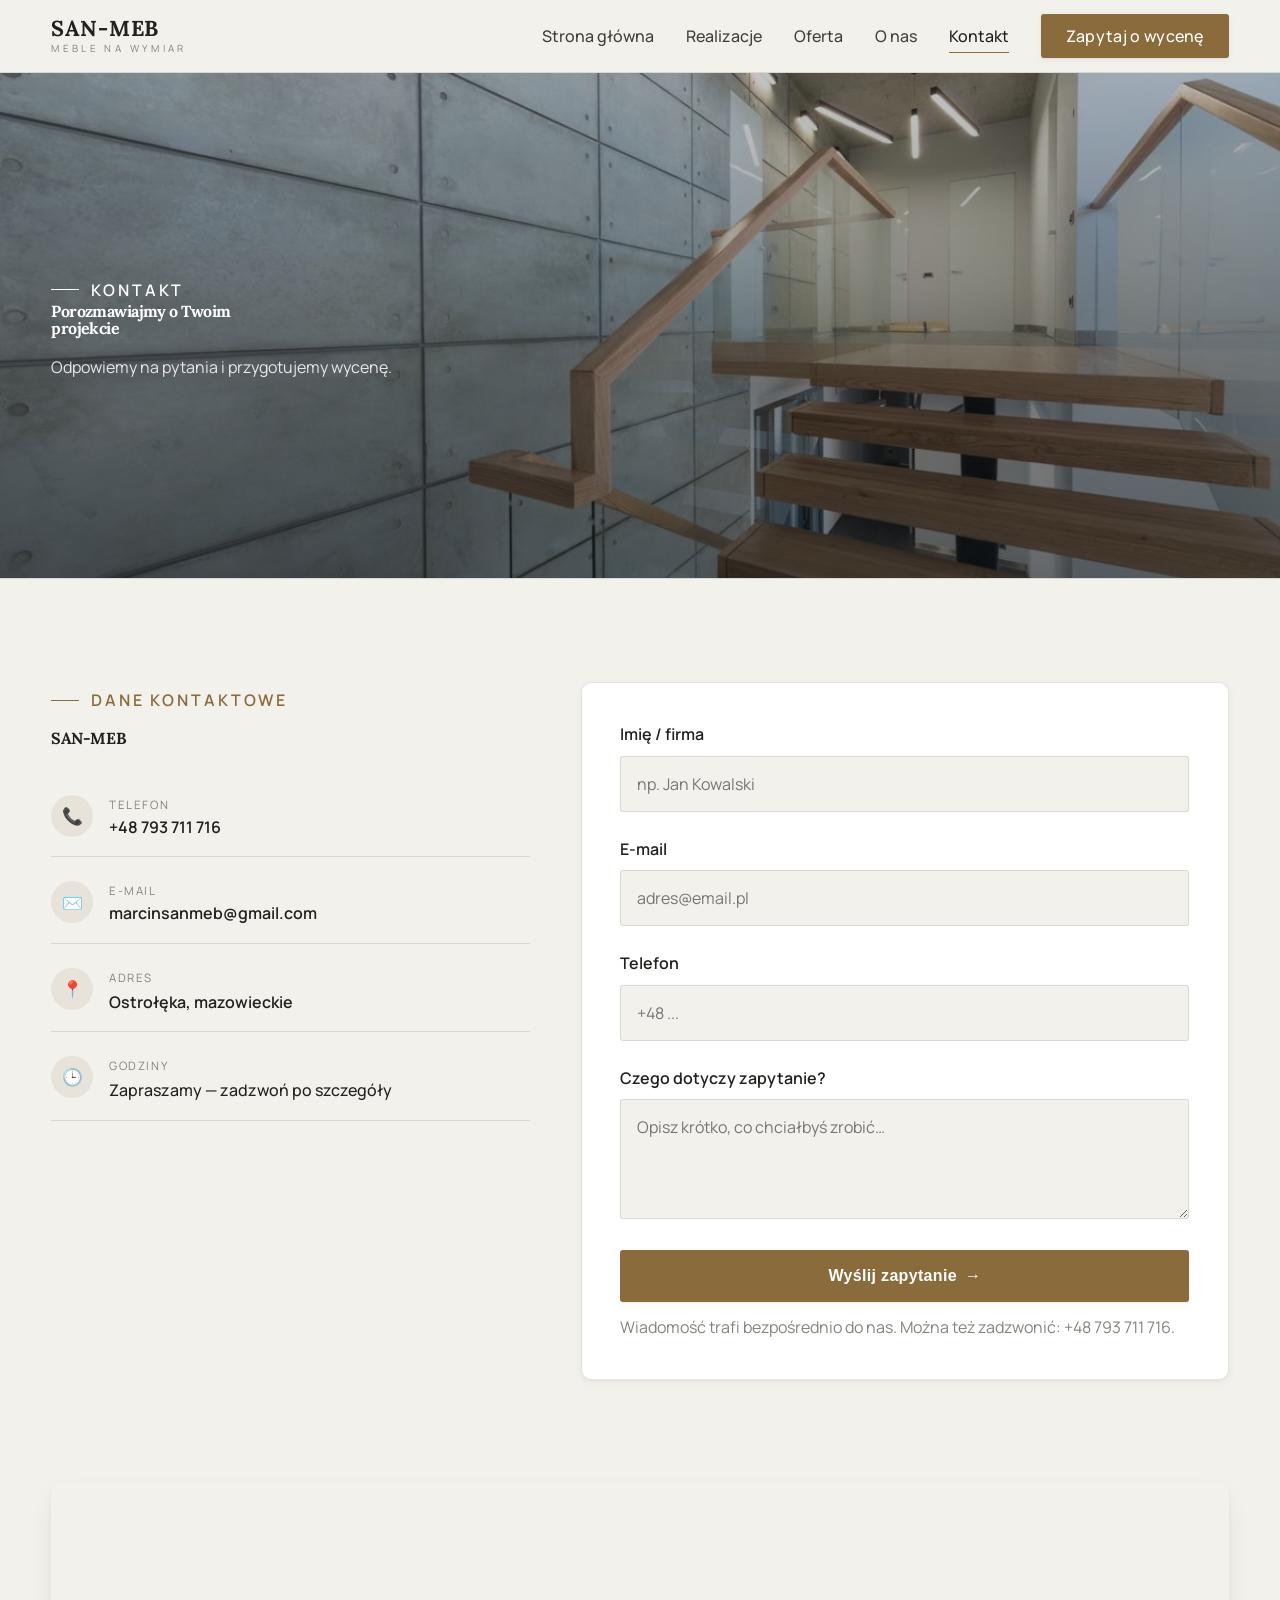
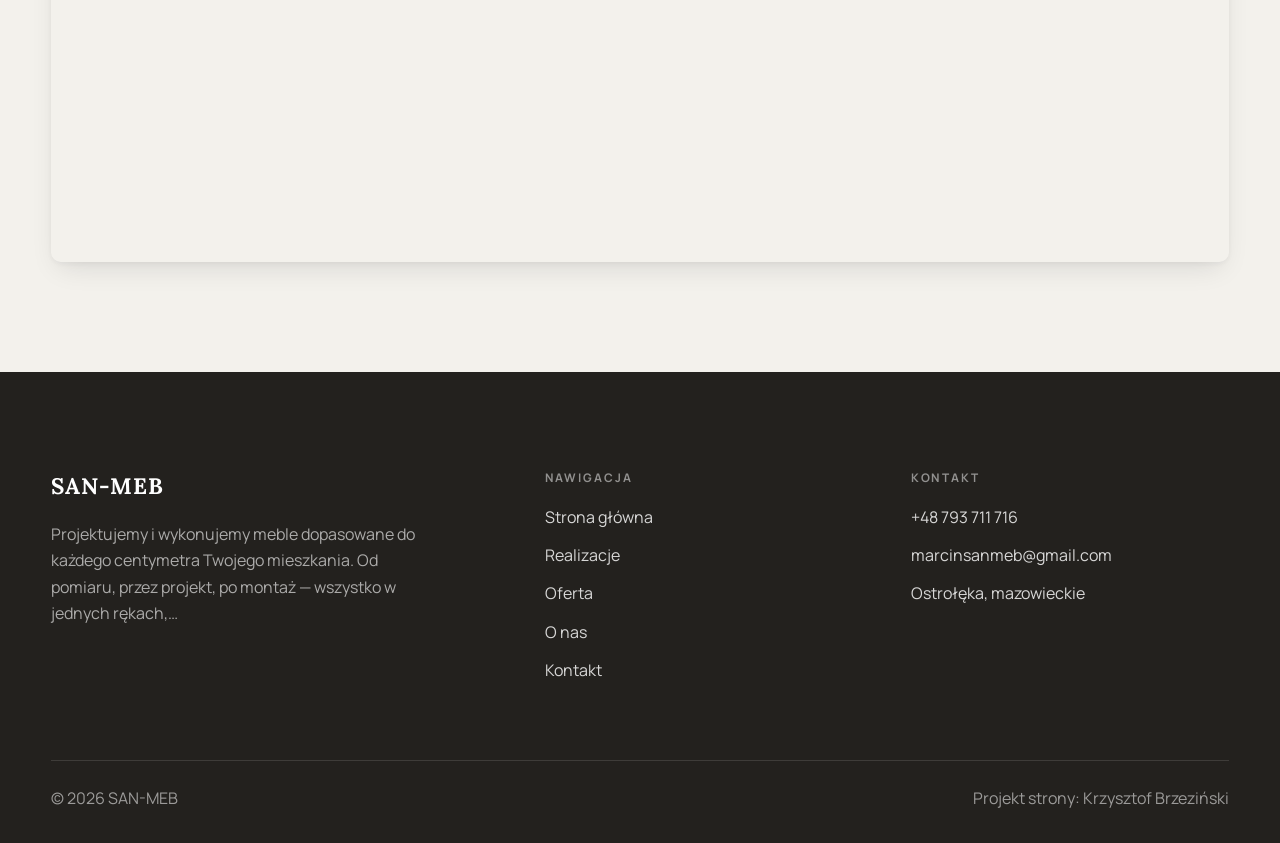
==== kontakt.html @ 85e11d32 "SAN-MEB Meble Na Wymiar — demo wielostronicowe premium (silnik --multi, wood)" ====
<!DOCTYPE html>
<html lang="pl">
<head>
<meta charset="UTF-8">
<meta name="viewport" content="width=device-width, initial-scale=1.0">
<title>Kontakt — SAN-MEB</title>
<meta name="description" content="Kontakt SAN-MEB — Ostrołęka, mazowieckie">
<link rel="preconnect" href="https://fonts.googleapis.com">
<link rel="preconnect" href="https://fonts.gstatic.com" crossorigin>
<link href="https://fonts.googleapis.com/css2?family=Lora:wght@500;600;700&family=Manrope:wght@400;500;600&display=swap" rel="stylesheet">
<link rel="stylesheet" href="assets/styles.css">
</head>
<body>

<header class="nav">
  <div class="wrap nav-inner">
    <a class="brand" href="index.html"><span class="name">SAN-MEB</span><span class="sub">Meble na wymiar</span></a>
    <nav class="nav-links">
      <a href="index.html">Strona główna</a>
      <a href="realizacje.html">Realizacje</a>
      <a href="oferta.html">Oferta</a>
      <a href="o-nas.html">O nas</a>
      <a href="kontakt.html" class="active">Kontakt</a>
      <a href="kontakt.html" class="btn btn-accent">Zapytaj o wycenę</a>
    </nav>
    <button class="nav-toggle" aria-label="Menu"><span></span><span></span><span></span></button>
  </div>
</header>

<section class="pagehead">
  <img src="img/g1.jpg" alt="SAN-MEB — Porozmawiajmy o Twoim projekcie">
  <div class="wrap">
    <span class="eyebrow">Kontakt</span>
    <h1>Porozmawiajmy o Twoim projekcie</h1>
    <p>Odpowiemy na pytania i przygotujemy wycenę.</p>
  </div>
</section>
<section>
  <div class="wrap contact-grid">
    <div class="reveal">
      <span class="eyebrow">Dane kontaktowe</span>
      <h2 style="margin:var(--space-4) 0 var(--space-6)">SAN-MEB</h2>
      <div class="info-list">
        <div class="info-row"><div class="ic">📞</div><div><div class="lbl">Telefon</div><a class="val" href="tel:+48793711716">+48 793 711 716</a></div></div>
        <div class="info-row"><div class="ic">✉️</div><div><div class="lbl">E-mail</div><a class="val" href="mailto:marcinsanmeb@gmail.com">marcinsanmeb@gmail.com</a></div></div>
        <div class="info-row"><div class="ic">📍</div><div><div class="lbl">Adres</div><div class="val">Ostrołęka, mazowieckie</div></div></div>
        <div class="info-row"><div class="ic">🕒</div><div><div class="lbl">Godziny</div><div class="val" style="font-weight:500">Zapraszamy — zadzwoń po szczegóły</div></div></div>
      </div>
    </div>
    <div class="reveal">
      <form class="form" action="https://formsubmit.co/marcinsanmeb@gmail.com" method="POST">
        <input type="hidden" name="_subject" value="Zapytanie ze strony SAN-MEB">
        <input type="hidden" name="_captcha" value="false">
        <input type="hidden" name="_template" value="table">
        <div class="fld"><label for="name">Imię / firma</label><input id="name" name="name" type="text" placeholder="np. Jan Kowalski" required></div>
        <div class="fld"><label for="email">E-mail</label><input id="email" name="email" type="email" placeholder="adres@email.pl" required></div>
        <div class="fld"><label for="phone">Telefon</label><input id="phone" name="phone" type="tel" placeholder="+48 ..."></div>
        <div class="fld"><label for="msg">Czego dotyczy zapytanie?</label><textarea id="msg" name="message" placeholder="Opisz krótko, co chciałbyś zrobić…" required></textarea></div>
        <button type="submit" class="btn btn-accent" style="width:100%;justify-content:center">Wyślij zapytanie <span class="arr">→</span></button>
        <p class="note">Wiadomość trafi bezpośrednio do nas. Można też zadzwonić: +48 793 711 716.</p>
      </form>
    </div>
  </div>
</section>
<section style="padding-top:0">
  <div class="wrap reveal">
    <iframe class="map" title="SAN-MEB — Ostrołęka" src="https://maps.google.com/maps?q=53.090785%2C21.604948&z=15&output=embed" loading="lazy" referrerpolicy="no-referrer-when-downgrade"></iframe>
  </div>
</section>

<footer>
  <div class="wrap">
    <div class="foot-grid">
      <div class="foot-brand">
        <div class="name">SAN-MEB</div>
        <p>Projektujemy i wykonujemy meble dopasowane do każdego centymetra Twojego mieszkania. Od pomiaru, przez projekt, po montaż — wszystko w jednych rękach,…</p>
      </div>
      <div class="foot-col">
        <h4>Nawigacja</h4>
        <a href="index.html">Strona główna</a>
        <a href="realizacje.html">Realizacje</a>
        <a href="oferta.html">Oferta</a>
        <a href="o-nas.html">O nas</a>
        <a href="kontakt.html">Kontakt</a>
      </div>
      <div class="foot-col">
        <h4>Kontakt</h4>
        <a href="tel:+48793711716">+48 793 711 716</a>
        <a href="mailto:marcinsanmeb@gmail.com">marcinsanmeb@gmail.com</a>
        <p>Ostrołęka, mazowieckie</p>
      </div>
    </div>
    <div class="foot-bot">
      <span>© 2026 SAN-MEB</span>
      <span>Projekt strony: Krzysztof Brzeziński</span>
    </div>
  </div>
</footer>

<script src="assets/main.js"></script>
</body>
</html>
---- assets/styles.css ----
/* ============================================================
   STOLBASZ — premium, architektoniczny B2B fit-out
   Jasna paleta, zero brązu. System wg premium-web-craft.
   Projekt strony: Krzysztof Brzeziński
   ============================================================ */

:root{
  /* PALETA — jasna, architektoniczna, chłodna */
  --paper:#F3F1EC;          /* główne tło */
  --paper-2:#E6E3DB;        /* sekcje alternatywne (chłodny jasny szary) */
  --paper-3:#E6E3DB;        /* delikatne wypełnienia */
  --ink:#23211E;            /* tekst główny — chłodny grafit */
  --ink-soft:#43403A;       /* nagłówki drugorzędne */
  --muted:#87837A;          /* tekst poboczny */
  --line:rgba(35,33,30,.12);/* hairline */
  --accent:#8A6B3C;         /* stonowany petrol-slate — jedyny akcent */
  --accent-d:#6E5430;
  --accent-soft:rgba(138,107,60,.10);
  --dark:#23211E;           /* sekcje ciemne (stopka/CTA) */

  /* ODSTĘPY — skala 4/8 */
  --space-1:4px; --space-2:8px; --space-3:12px; --space-4:16px; --space-5:24px;
  --space-6:32px; --space-7:48px; --space-8:64px; --space-9:96px; --space-10:128px;

  /* TYPOGRAFIA — fluid clamp() */
  --text-sm:clamp(.82rem,.8rem+.1vw,.9rem);
  --text-base:clamp(1rem,.97rem+.15vw,1.1rem);
  --text-lg:clamp(1.12rem,1.05rem+.3vw,1.3rem);
  --text-h3:clamp(1.2rem,1.1rem+.5vw,1.5rem);
  --text-h2:clamp(1.9rem,1.5rem+1.9vw,2.8rem);
  --text-h1:clamp(2.6rem,1.9rem+3.6vw,4.6rem);

  /* PROMIENIE — architektoniczne, raczej ostre */
  --r-sm:3px; --r-md:6px; --r-lg:10px;

  /* RUCH */
  --ease:cubic-bezier(.25,.46,.45,.94); --dur:.24s;

  /* CIENIE — miękkie, warstwowe */
  --sh-sm:0 1px 2px rgba(16,24,32,.04), 0 2px 8px rgba(16,24,32,.05);
  --sh-md:0 2px 6px rgba(16,24,32,.05), 0 12px 28px -8px rgba(16,24,32,.12);
  --sh-lg:0 6px 14px rgba(16,24,32,.07), 0 26px 56px -18px rgba(16,24,32,.22);

  --hairline:1px solid var(--line);

  --font-display:'Lora',serif;
  --font-body:'Manrope',sans-serif;
}

*{box-sizing:border-box;margin:0;padding:0}
html{scroll-behavior:smooth}
body{
  font-family:var(--font-body);
  font-size:var(--text-base);
  line-height:1.65;
  color:var(--ink);
  background:var(--paper);
  -webkit-font-smoothing:antialiased;
  text-rendering:optimizeLegibility;
}
img{max-width:100%;display:block}
a{color:inherit;text-decoration:none}

.wrap{width:min(92%,1180px);margin-inline:auto}
section{padding-block:clamp(52px,6.5vw,96px)}

h1,h2,h3{font-family:var(--font-display);font-weight:700;line-height:1.08;letter-spacing:-.02em;color:var(--ink)}
h1{font-size:var(--text-h1);letter-spacing:-.035em}
h2{font-size:var(--text-h2);letter-spacing:-.025em}
h3{font-size:var(--text-h3)}
p{max-width:65ch}

.eyebrow{
  font-family:var(--font-body);
  font-size:var(--text-sm);
  font-weight:600;
  letter-spacing:.18em;
  text-transform:uppercase;
  color:var(--accent);
  display:inline-flex;align-items:center;gap:var(--space-3);
}
.eyebrow::before{content:"";width:28px;height:1px;background:var(--accent);display:inline-block}

.muted{color:var(--muted)}
.lead{font-size:var(--text-lg);line-height:1.55;color:var(--ink-soft);max-width:50ch}

/* ---------- BUTTONS ---------- */
.btn{
  display:inline-flex;align-items:center;gap:var(--space-2);
  font-weight:600;font-size:var(--text-sm);letter-spacing:.02em;
  padding:var(--space-4) var(--space-6);
  border-radius:var(--r-sm);
  transition:transform var(--dur) var(--ease),box-shadow var(--dur) var(--ease),background var(--dur) var(--ease);
  cursor:pointer;border:1px solid transparent;
}
.btn-accent{background:var(--accent);color:#fff;box-shadow:var(--sh-sm)}
.btn-accent:hover{background:var(--accent-d);transform:translateY(-2px);box-shadow:var(--sh-md)}
.btn-accent:active{transform:translateY(0);box-shadow:var(--sh-sm)}
.btn-ghost{background:transparent;color:var(--ink);border-color:var(--line)}
.btn-ghost:hover{border-color:var(--accent);color:var(--accent);transform:translateY(-2px)}
.btn-light{background:#fff;color:var(--ink);box-shadow:var(--sh-sm)}
.btn-light:hover{transform:translateY(-2px);box-shadow:var(--sh-md)}
.btn .arr{transition:transform var(--dur) var(--ease)}
.btn:hover .arr{transform:translateX(4px)}

/* ---------- NAV ---------- */
.nav{
  position:sticky;top:0;z-index:50;
  background:color-mix(in srgb,var(--paper) 88%,transparent);
  backdrop-filter:saturate(140%) blur(10px);
  border-bottom:var(--hairline);
}
.nav-inner{display:flex;align-items:center;justify-content:space-between;height:72px}
.brand{display:flex;flex-direction:column;line-height:1}
.brand .name{font-family:var(--font-display);font-weight:800;font-size:1.35rem;letter-spacing:.04em}
.brand .sub{font-size:.62rem;letter-spacing:.34em;text-transform:uppercase;color:var(--muted);margin-top:5px}
.nav-links{display:flex;align-items:center;gap:var(--space-6)}
.nav-links a{font-size:var(--text-sm);font-weight:500;color:var(--ink-soft);position:relative;padding-block:4px;transition:color var(--dur) var(--ease)}
.nav-links a::after{content:"";position:absolute;left:0;bottom:0;width:0;height:1.5px;background:var(--accent);transition:width var(--dur) var(--ease)}
.nav-links a:hover,.nav-links a.active{color:var(--ink)}
.nav-links a:hover::after,.nav-links a.active::after{width:100%}
.nav-links .btn{padding:var(--space-2) var(--space-5)}
/* przyciski w nav: właściwy kolor (przebij .nav-links a) + bez podkreślenia */
.nav-links a.btn-accent{color:#fff}
.nav-links a.btn-ghost,.nav-links a.btn-light{color:var(--ink)}
.nav-links a.btn::after{display:none}
.nav-toggle{display:none;background:none;border:none;cursor:pointer;flex-direction:column;gap:5px;padding:8px}
.nav-toggle span{width:24px;height:2px;background:var(--ink);transition:var(--dur)}

/* ---------- HERO (split) ---------- */
.hero{position:relative;overflow:hidden;border-bottom:var(--hairline)}
.hero-grid{display:grid;grid-template-columns:1.05fr .95fr;gap:clamp(24px,4vw,60px);align-items:center;
  padding-block:clamp(36px,4.5vw,64px)}
.hero-copy .eyebrow{margin-bottom:var(--space-5)}
.hero-copy h1{margin-bottom:var(--space-5)}
.hero-copy .lead{margin-bottom:var(--space-7)}
.hero-actions{display:flex;flex-wrap:wrap;gap:var(--space-4)}
.hero-art{position:relative;aspect-ratio:4/3;border-radius:var(--r-lg);overflow:hidden;box-shadow:var(--sh-lg)}
.hero-art img{width:100%;height:100%;object-fit:cover}
.hero-art::after{content:"";position:absolute;inset:0;background:linear-gradient(180deg,transparent 55%,rgba(18,24,28,.28))}
.hero-badge{position:absolute;left:var(--space-5);bottom:var(--space-5);z-index:2;
  background:rgba(252,252,251,.94);backdrop-filter:blur(4px);
  border-radius:var(--r-md);padding:var(--space-4) var(--space-5);box-shadow:var(--sh-md);max-width:78%}
.hero-badge strong{display:block;font-family:var(--font-display);font-size:1rem;letter-spacing:-.01em}
.hero-badge span{font-size:var(--text-sm);color:var(--muted)}

/* ---------- HERO duży / kinowy (strona główna) ---------- */
.hero-cine{position:relative;min-height:clamp(560px,82vh,840px);display:flex;align-items:center;overflow:hidden;border-bottom:var(--hairline)}
.hero-cine>img{position:absolute;inset:0;width:100%;height:100%;object-fit:cover;z-index:0}
.hero-cine::after{content:"";position:absolute;inset:0;z-index:1;
  background:linear-gradient(95deg,rgba(13,18,23,.86) 0%,rgba(13,18,23,.64) 32%,rgba(13,18,23,.24) 62%,rgba(13,18,23,.04) 100%)}
.hero-cine .wrap{position:relative;z-index:2;padding-block:var(--space-8)}
.hero-cine .hero-copy{max-width:660px}
.hero-cine .eyebrow{color:#fff;margin-bottom:var(--space-5)}
.hero-cine .eyebrow::before{background:#fff}
.hero-cine h1{color:#fff;margin-bottom:var(--space-5);font-size:clamp(2.9rem,2rem+4.4vw,5.2rem)}
.hero-cine .lead{color:rgba(255,255,255,.92);max-width:48ch;margin-bottom:var(--space-7)}
.hero-cine .hero-actions{display:flex;flex-wrap:wrap;gap:var(--space-4)}
@media(max-width:680px){
  .hero-cine{min-height:clamp(520px,76vh,640px);align-items:flex-end}
  .hero-cine::after{background:linear-gradient(0deg,rgba(13,18,23,.9) 6%,rgba(13,18,23,.45) 55%,rgba(13,18,23,.25) 100%)}
  .hero-cine .wrap{padding-bottom:var(--space-9)}
}

/* full-bleed hero variant (podstrony) */
.pagehead{position:relative;min-height:46vh;display:flex;align-items:flex-end;overflow:hidden;border-bottom:var(--hairline)}
.pagehead img{position:absolute;inset:0;width:100%;height:100%;object-fit:cover}
.pagehead::after{content:"";position:absolute;inset:0;background:linear-gradient(180deg,rgba(18,24,28,.25),rgba(18,24,28,.62))}
.pagehead .wrap{position:relative;z-index:2;padding-block:var(--space-9);color:#fff}
.pagehead h1{color:#fff;max-width:18ch}
.pagehead .eyebrow{color:#fff}
.pagehead .eyebrow::before{background:#fff}
.pagehead p{color:rgba(255,255,255,.86);margin-top:var(--space-4);max-width:54ch}

/* ---------- STRIP (pasek skrótów / liczby) ---------- */
.strip{background:var(--dark);color:#fff}
.strip .wrap{display:grid;grid-template-columns:repeat(4,1fr);gap:var(--space-6);padding-block:var(--space-8)}
.strip .item .k{font-family:var(--font-display);font-size:clamp(1.6rem,1.2rem+1.4vw,2.4rem);font-weight:800;letter-spacing:-.02em;color:#fff}
.strip .item .v{font-size:var(--text-sm);color:rgba(255,255,255,.66);margin-top:var(--space-2);line-height:1.45}
.strip .item{border-left:2px solid var(--accent);padding-left:var(--space-5)}

/* ---------- SECTION HEAD ---------- */
.head{max-width:48rem;margin-bottom:var(--space-8)}
.head.center{margin-inline:auto;text-align:center}
.head .eyebrow{margin-bottom:var(--space-4)}
.head h2{margin-bottom:var(--space-4)}
.head p{color:var(--muted);font-size:var(--text-lg);line-height:1.55}
.head.center p{margin-inline:auto}

/* ---------- INTRO SPLIT ---------- */
.split{display:grid;grid-template-columns:.92fr 1.08fr;gap:clamp(28px,5vw,80px);align-items:center}
.split.rev{grid-template-columns:1.08fr .92fr}
.split.rev .split-art{order:-1}
.split-art{position:relative;aspect-ratio:5/4;border-radius:var(--r-lg);overflow:hidden;box-shadow:var(--sh-lg)}
.split-art img{width:100%;height:100%;object-fit:cover}
.split-copy h2{margin-bottom:var(--space-5)}
.split-copy p+p{margin-top:var(--space-4)}
.split-copy .btn{margin-top:var(--space-6)}

/* ---------- SERVICES (zakres) ---------- */
.svc-grid{display:grid;grid-template-columns:repeat(auto-fit,minmax(280px,1fr));gap:var(--space-5)}
.svc{background:#fff;border:var(--hairline);border-radius:var(--r-md);padding:var(--space-7) var(--space-6);
  transition:transform var(--dur) var(--ease),box-shadow var(--dur) var(--ease),border-color var(--dur) var(--ease);
  position:relative;overflow:hidden}
.svc::before{content:"";position:absolute;left:0;top:0;width:3px;height:0;background:var(--accent);transition:height var(--dur) var(--ease)}
.svc:hover{transform:translateY(-4px);box-shadow:var(--sh-md);border-color:transparent}
.svc:hover::before{height:100%}
.svc .ic{font-family:var(--font-display);font-size:.8rem;font-weight:700;letter-spacing:.12em;color:var(--accent);margin-bottom:var(--space-4)}
.svc h3{margin-bottom:var(--space-3);font-size:1.22rem}
.svc p{color:var(--muted);font-size:var(--text-base);line-height:1.6}

/* big detailed service rows */
.svc-row{display:grid;grid-template-columns:.8fr 1.2fr;gap:clamp(20px,4vw,60px);align-items:center;padding-block:var(--space-8)}
.svc-row+.svc-row{border-top:var(--hairline)}
.svc-row.rev{grid-template-columns:1.2fr .8fr}
.svc-row.rev .svc-row-art{order:-1}
.svc-row-art{aspect-ratio:4/3;border-radius:var(--r-md);overflow:hidden;box-shadow:var(--sh-md)}
.svc-row-art img{width:100%;height:100%;object-fit:cover}
.svc-row h3{font-size:1.5rem;margin-bottom:var(--space-4)}
.svc-row .num{font-family:var(--font-display);font-size:.85rem;font-weight:700;letter-spacing:.14em;color:var(--accent);display:block;margin-bottom:var(--space-3)}
.svc-row ul{list-style:none;margin-top:var(--space-4);display:flex;flex-direction:column;gap:var(--space-2)}
.svc-row li{position:relative;padding-left:var(--space-5);color:var(--muted);font-size:var(--text-base)}
.svc-row li::before{content:"";position:absolute;left:0;top:.62em;width:8px;height:1px;background:var(--accent)}

/* ---------- GALLERY (realizacje) ---------- */
.gallery{display:grid;grid-template-columns:repeat(12,1fr);gap:var(--space-4);grid-auto-rows:200px}
.tile{position:relative;overflow:hidden;border-radius:var(--r-md);box-shadow:var(--sh-sm);
  transition:transform var(--dur) var(--ease),box-shadow var(--dur) var(--ease)}
.tile img{width:100%;height:100%;object-fit:cover;transition:transform .6s var(--ease)}
.tile:hover{box-shadow:var(--sh-md)}
.tile:hover img{transform:scale(1.05)}
.tile .cap{position:absolute;left:0;right:0;bottom:0;padding:var(--space-5) var(--space-4) var(--space-4);
  background:linear-gradient(transparent,rgba(18,24,28,.78));color:#fff;
  font-size:var(--text-sm);font-weight:600;letter-spacing:.01em;
  opacity:0;transform:translateY(8px);transition:var(--dur) var(--ease)}
.tile:hover .cap{opacity:1;transform:translateY(0)}
.tile .cap small{display:block;font-weight:400;opacity:.78;letter-spacing:.04em;text-transform:uppercase;font-size:.66rem;margin-top:3px}
/* bento spans */
.t-wide{grid-column:span 6}
.t-tall{grid-column:span 6;grid-row:span 2}
.t-std{grid-column:span 6}
.t-third{grid-column:span 4}
.t-two3{grid-column:span 8}

/* ---------- TRUST / WIARYGODNOŚĆ ---------- */
.trust{background:var(--paper-2)}
.trust-grid{display:grid;grid-template-columns:repeat(auto-fit,minmax(240px,1fr));gap:var(--space-5);margin-top:var(--space-7)}
.trust-card{background:#fff;border-radius:var(--r-md);padding:var(--space-7) var(--space-6);box-shadow:var(--sh-sm);border-top:3px solid var(--accent)}
.trust-card .big{font-family:var(--font-display);font-size:clamp(1.8rem,1.3rem+1.6vw,2.6rem);font-weight:800;letter-spacing:-.02em;color:var(--ink);line-height:1}
.trust-card h3{font-size:1.12rem;margin:var(--space-3) 0 var(--space-2)}
.trust-card p{color:var(--muted);font-size:var(--text-base);line-height:1.55}

/* ---------- CTA band ---------- */
.cta{background:var(--dark);color:#fff;position:relative;overflow:hidden}
.cta .wrap{display:grid;grid-template-columns:1.4fr .6fr;gap:var(--space-7);align-items:center;position:relative;z-index:2}
.cta h2{color:#fff;max-width:20ch}
.cta p{color:rgba(255,255,255,.74);margin-top:var(--space-4)}
.cta-actions{display:flex;flex-direction:column;gap:var(--space-3);align-items:flex-start}
.cta::before{content:"";position:absolute;right:-80px;top:-80px;width:360px;height:360px;border-radius:50%;
  background:radial-gradient(circle,var(--accent-soft),transparent 70%)}

/* ---------- CONTACT ---------- */
.contact-grid{display:grid;grid-template-columns:.85fr 1.15fr;gap:clamp(28px,4vw,56px);align-items:start}
.info-list{display:flex;flex-direction:column;gap:var(--space-2)}
.info-row{display:flex;gap:var(--space-4);align-items:flex-start;padding-block:var(--space-4);border-bottom:var(--hairline)}
.info-row .ic{flex:none;width:42px;height:42px;display:grid;place-items:center;border-radius:50%;
  background:var(--accent-soft);color:var(--accent);font-size:1.05rem}
.info-row .lbl{font-size:.72rem;letter-spacing:.14em;text-transform:uppercase;color:var(--muted)}
.info-row .val{font-weight:600;font-size:var(--text-base);margin-top:2px}
.info-row a.val:hover{color:var(--accent)}
.map{border:none;border-radius:var(--r-lg);box-shadow:var(--sh-md);width:100%;height:100%;min-height:380px;filter:grayscale(.2) contrast(1.02)}
.form{background:#fff;border:var(--hairline);border-radius:var(--r-lg);padding:clamp(24px,3vw,40px);box-shadow:var(--sh-sm)}
.form .fld{margin-bottom:var(--space-5)}
.form label{display:block;font-size:var(--text-sm);font-weight:600;margin-bottom:var(--space-2)}
.form input,.form textarea{width:100%;font-family:inherit;font-size:var(--text-base);color:var(--ink);
  padding:var(--space-4);border:var(--hairline);border-radius:var(--r-sm);background:var(--paper);transition:border-color var(--dur)}
.form input:focus,.form textarea:focus{outline:none;border-color:var(--accent);background:#fff}
.form textarea{resize:vertical;min-height:120px}
.form .note{font-size:var(--text-sm);color:var(--muted);margin-top:var(--space-3)}

/* ---------- FOOTER ---------- */
footer{background:var(--dark);color:#fff;padding-block:var(--space-9) var(--space-6)}
.foot-grid{display:grid;grid-template-columns:1.4fr 1fr 1fr;gap:var(--space-7);margin-bottom:var(--space-8)}
.foot-brand .name{font-family:var(--font-display);font-weight:800;font-size:1.4rem;letter-spacing:.04em}
.foot-brand p{color:rgba(255,255,255,.62);margin-top:var(--space-4);font-size:var(--text-base);max-width:38ch}
.foot-col h4{font-size:.74rem;letter-spacing:.16em;text-transform:uppercase;color:rgba(255,255,255,.5);margin-bottom:var(--space-4)}
.foot-col a,.foot-col p{display:block;color:rgba(255,255,255,.82);font-size:var(--text-base);margin-bottom:var(--space-3)}
.foot-col a:hover{color:#fff}
.foot-bot{border-top:1px solid rgba(255,255,255,.12);padding-top:var(--space-5);display:flex;justify-content:space-between;flex-wrap:wrap;gap:var(--space-3);
  font-size:var(--text-sm);color:rgba(255,255,255,.55)}
.foot-bot a:hover{color:#fff}

/* ---------- REVEAL ---------- */
.reveal{opacity:0;transform:translateY(22px);transition:opacity .6s var(--ease),transform .6s var(--ease)}
.reveal.in{opacity:1;transform:none}

/* ---------- RESPONSIVE ---------- */
@media(max-width:920px){
  .hero-grid,.split,.split.rev,.svc-row,.svc-row.rev,.cta .wrap,.contact-grid,.foot-grid{grid-template-columns:1fr}
  .split.rev .split-art,.svc-row.rev .svc-row-art{order:0}
  .hero-art{aspect-ratio:16/10;max-height:420px}
  .strip .wrap{grid-template-columns:repeat(2,1fr);gap:var(--space-7)}
  .gallery{grid-auto-rows:180px}
  .t-wide,.t-tall,.t-std,.t-third,.t-two3{grid-column:span 6}
  .t-tall{grid-row:span 1}
  .cta-actions{flex-direction:row;flex-wrap:wrap}
  .foot-grid{gap:var(--space-6)}
}
@media(max-width:680px){
  .nav-links{position:fixed;inset:72px 0 auto 0;background:var(--paper);flex-direction:column;align-items:stretch;
    gap:0;padding:var(--space-4) 6%;border-bottom:var(--hairline);box-shadow:var(--sh-md);
    transform:translateY(-120%);transition:transform var(--dur) var(--ease)}
  .nav-links.open{transform:translateY(0)}
  .nav-links a{padding-block:var(--space-4);border-bottom:var(--hairline)}
  .nav-links .btn{margin-top:var(--space-3);justify-content:center}
  .nav-toggle{display:flex}
  .strip .wrap{grid-template-columns:1fr}
  .gallery{grid-template-columns:repeat(6,1fr)}
  .foot-grid{grid-template-columns:1fr}
}
@media(prefers-reduced-motion:reduce){
  *{animation-duration:.01ms!important;transition:none!important}
  .reveal{opacity:1!important;transform:none!important}
  html{scroll-behavior:auto}
}

/* ============================================================
   PREMIUM LAYER — destylat deep-researchu branż (anty-AI, spokój).
   Zmienne STOLBASZ (--accent/--ink/--paper/--line/--dark). Ruch ledwo
   zauważalny, krzywa cubic-bezier(.16,.84,.44,1); prefers-reduced-motion
   pokryte blanketem wyżej. Karty hairline zamiast cieni = #1 sygnał „nie-AI".
   ============================================================ */

/* więcej oddechu między sekcjami (liderzy: 110-130px) */
section{padding-block:clamp(64px,8vw,128px)}

/* 1) Aksamitny reveal — dłuższa, miękka krzywa zamiast „skoku" */
.reveal{transition:opacity .9s cubic-bezier(.16,.84,.44,1),transform .9s cubic-bezier(.16,.84,.44,1);will-change:opacity,transform}
/* stagger TYLKO w galerii (tam pozycja = porządek dzieci) */
.gallery .reveal:nth-child(2){transition-delay:.07s}
.gallery .reveal:nth-child(3){transition-delay:.14s}
.gallery .reveal:nth-child(4){transition-delay:.21s}
.gallery .reveal:nth-child(5){transition-delay:.28s}
.gallery .reveal:nth-child(6){transition-delay:.35s}

/* 2) Hero — powolny „oddech kadru" (Ken Burns), tylko desktop (bateria) */
@keyframes heroBreath{from{transform:scale(1.06)}to{transform:scale(1.12) translateY(-1.2%)}}
@media(min-width:900px){
  .hero-cine>img{transform:scale(1.06);animation:heroBreath 24s ease-in-out infinite alternate}
}

/* 3) Akcentowy hairline pod nagłówkiem sekcji, który „rysuje się" przy wejściu */
.head h2{position:relative;padding-bottom:18px}
.head h2::after{content:"";position:absolute;left:0;bottom:0;height:1px;width:0;background:var(--accent);transition:width 1s cubic-bezier(.16,.84,.44,1) .15s}
.head.center h2::after{left:50%;transform:translateX(-50%)}
.head.reveal.in h2::after,.head.center.reveal.in h2::after{width:54px}

/* 4) Karty HAIRLINE zamiast cieni/zaokrągleń (najmocniejszy anty-AI detal) */
.svc{background:transparent;border:1px solid var(--line);border-radius:var(--r-sm);box-shadow:none}
.svc:hover{box-shadow:none;border-color:var(--accent);transform:translateY(-3px)}
.trust-card{background:transparent;box-shadow:none;border:1px solid var(--line);border-top:2px solid var(--accent);border-radius:var(--r-sm)}
.tile{box-shadow:none;border-radius:var(--r-sm)}
.tile:hover{box-shadow:none}

/* 5) Sticky-nav kondensuje się po przewinięciu (sygnał dopracowania) */
.nav{transition:box-shadow .4s ease,background .4s ease}
.nav.is-stuck{box-shadow:0 1px 0 var(--line),0 14px 30px -24px rgba(0,0,0,.45)}
.nav-inner{transition:height .35s var(--ease)}
.nav.is-stuck .nav-inner{height:60px}

/* 6) MANIFESTO — pełnoekranowy cytat-bohater (zastępuje generyczne „Dlaczego my") */
.manifesto{background:var(--paper-2);text-align:center}
.manifesto .wrap{max-width:60rem}
.manifesto p{font-family:var(--font-display);font-style:italic;font-size:clamp(1.6rem,1rem+2.4vw,2.8rem);line-height:1.32;color:var(--ink-soft);margin-inline:auto;max-width:26ch;position:relative;padding-top:var(--space-8)}
.manifesto p::before{content:"";position:absolute;top:0;left:50%;transform:translateX(-50%);width:54px;height:1px;background:var(--accent)}
.manifesto p span{color:var(--accent);font-style:italic}

/* 7) GATEWAYS — 3 duże bramy-zdjęcia (zamiast paska menu usług) */
.gateways{display:grid;grid-template-columns:repeat(3,1fr);gap:var(--space-4)}
.gateway{position:relative;aspect-ratio:3/4;overflow:hidden;border-radius:var(--r-sm);display:block}
.gateway img{width:100%;height:100%;object-fit:cover;transition:transform .8s var(--ease),filter .5s var(--ease)}
.gateway::after{content:"";position:absolute;inset:0;background:linear-gradient(180deg,transparent 38%,rgba(18,24,28,.74))}
.gateway:hover img{transform:scale(1.05);filter:brightness(1.05)}
.gateway .g-ttl{position:absolute;left:0;right:0;bottom:0;z-index:2;padding:var(--space-6) var(--space-5);color:#fff;font-family:var(--font-display);font-size:1.45rem;letter-spacing:-.01em;line-height:1.15}
.gateway .g-ttl small{display:block;font-family:var(--font-body);font-size:var(--text-sm);font-weight:400;opacity:.82;letter-spacing:.03em;margin-top:5px}
@media(max-width:760px){.gateways{grid-template-columns:1fr}.gateway{aspect-ratio:16/10}}
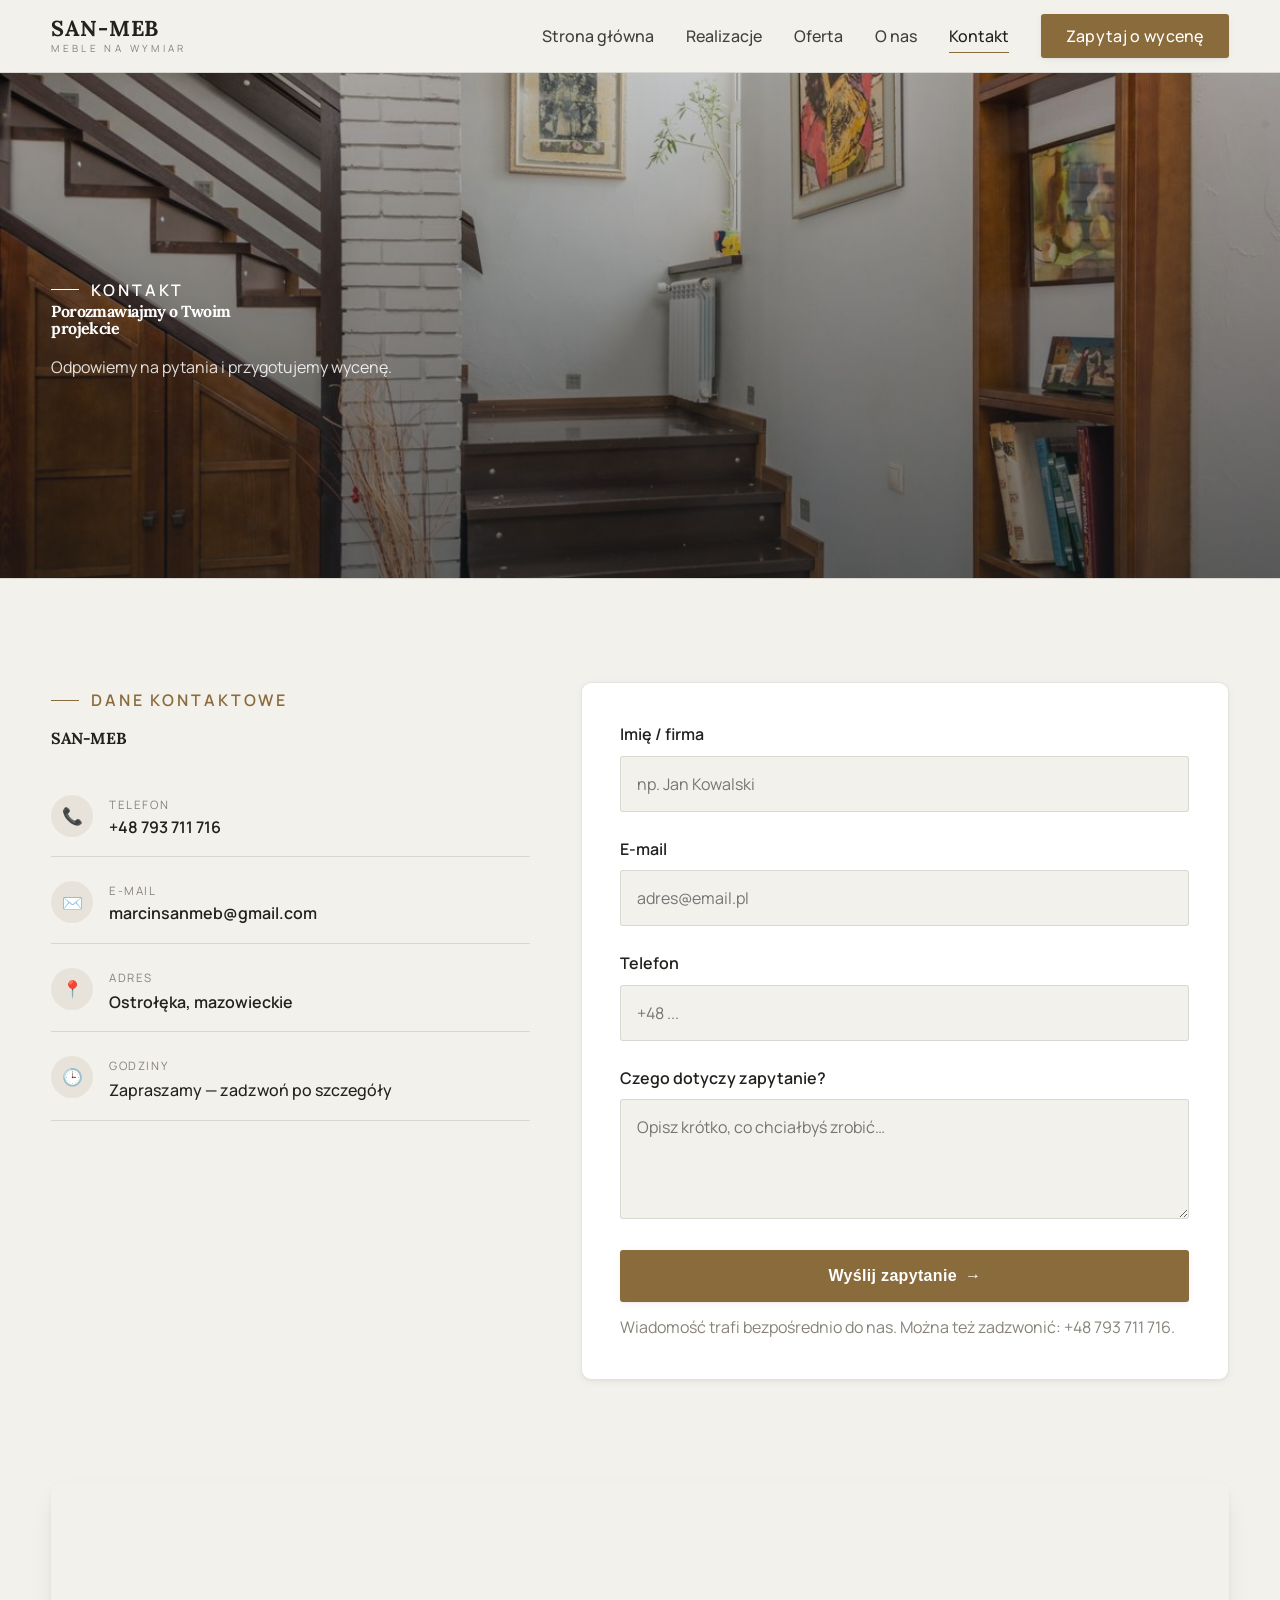
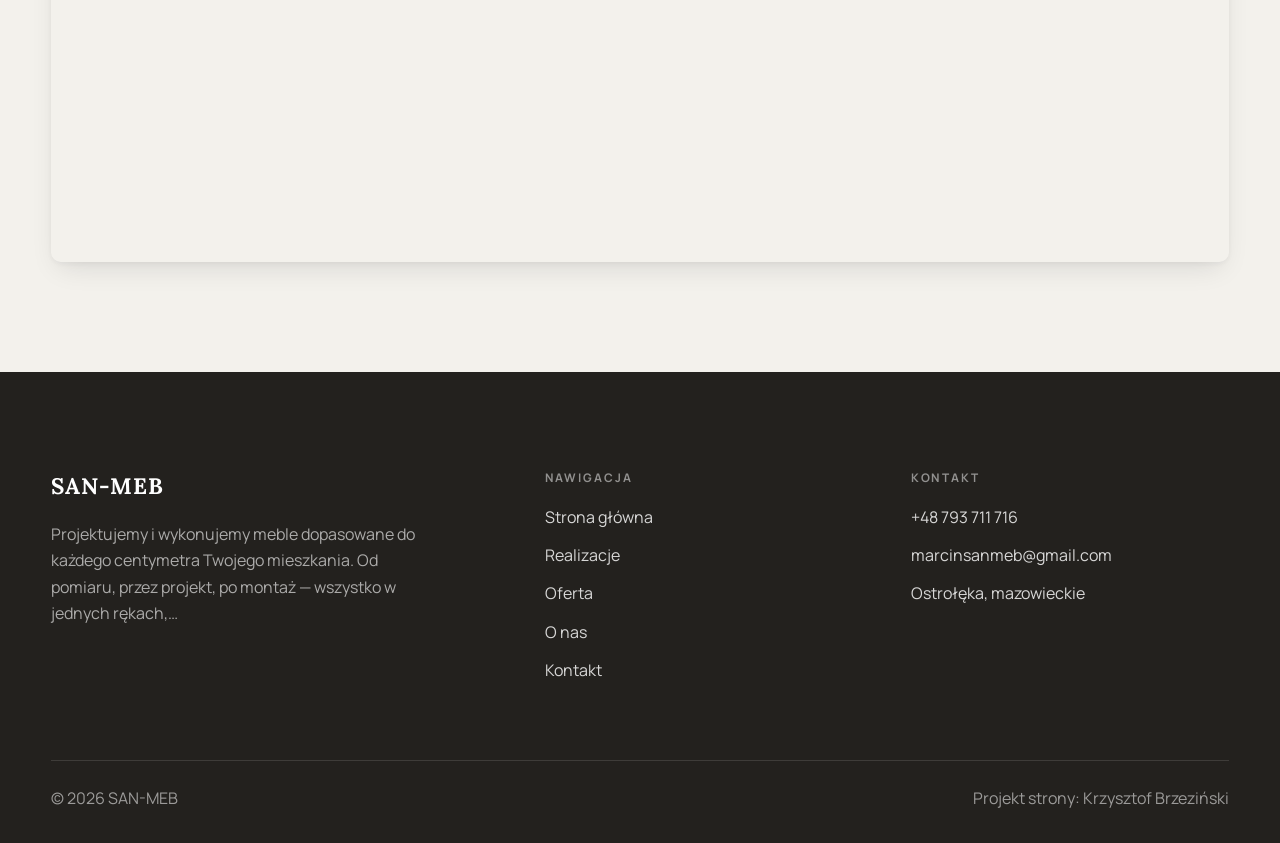
==== commit 7cbc8ec5: "Różne zdjęcie nagłówka na każdej podstronie (fix powtórki hero)" ====
--- a/kontakt.html
+++ b/kontakt.html
@@ -28,7 +28,7 @@
 </header>
 
 <section class="pagehead">
-  <img src="img/g1.jpg" alt="SAN-MEB — Porozmawiajmy o Twoim projekcie">
+  <img src="img/g4.jpg" alt="SAN-MEB — Porozmawiajmy o Twoim projekcie">
   <div class="wrap">
     <span class="eyebrow">Kontakt</span>
     <h1>Porozmawiajmy o Twoim projekcie</h1>
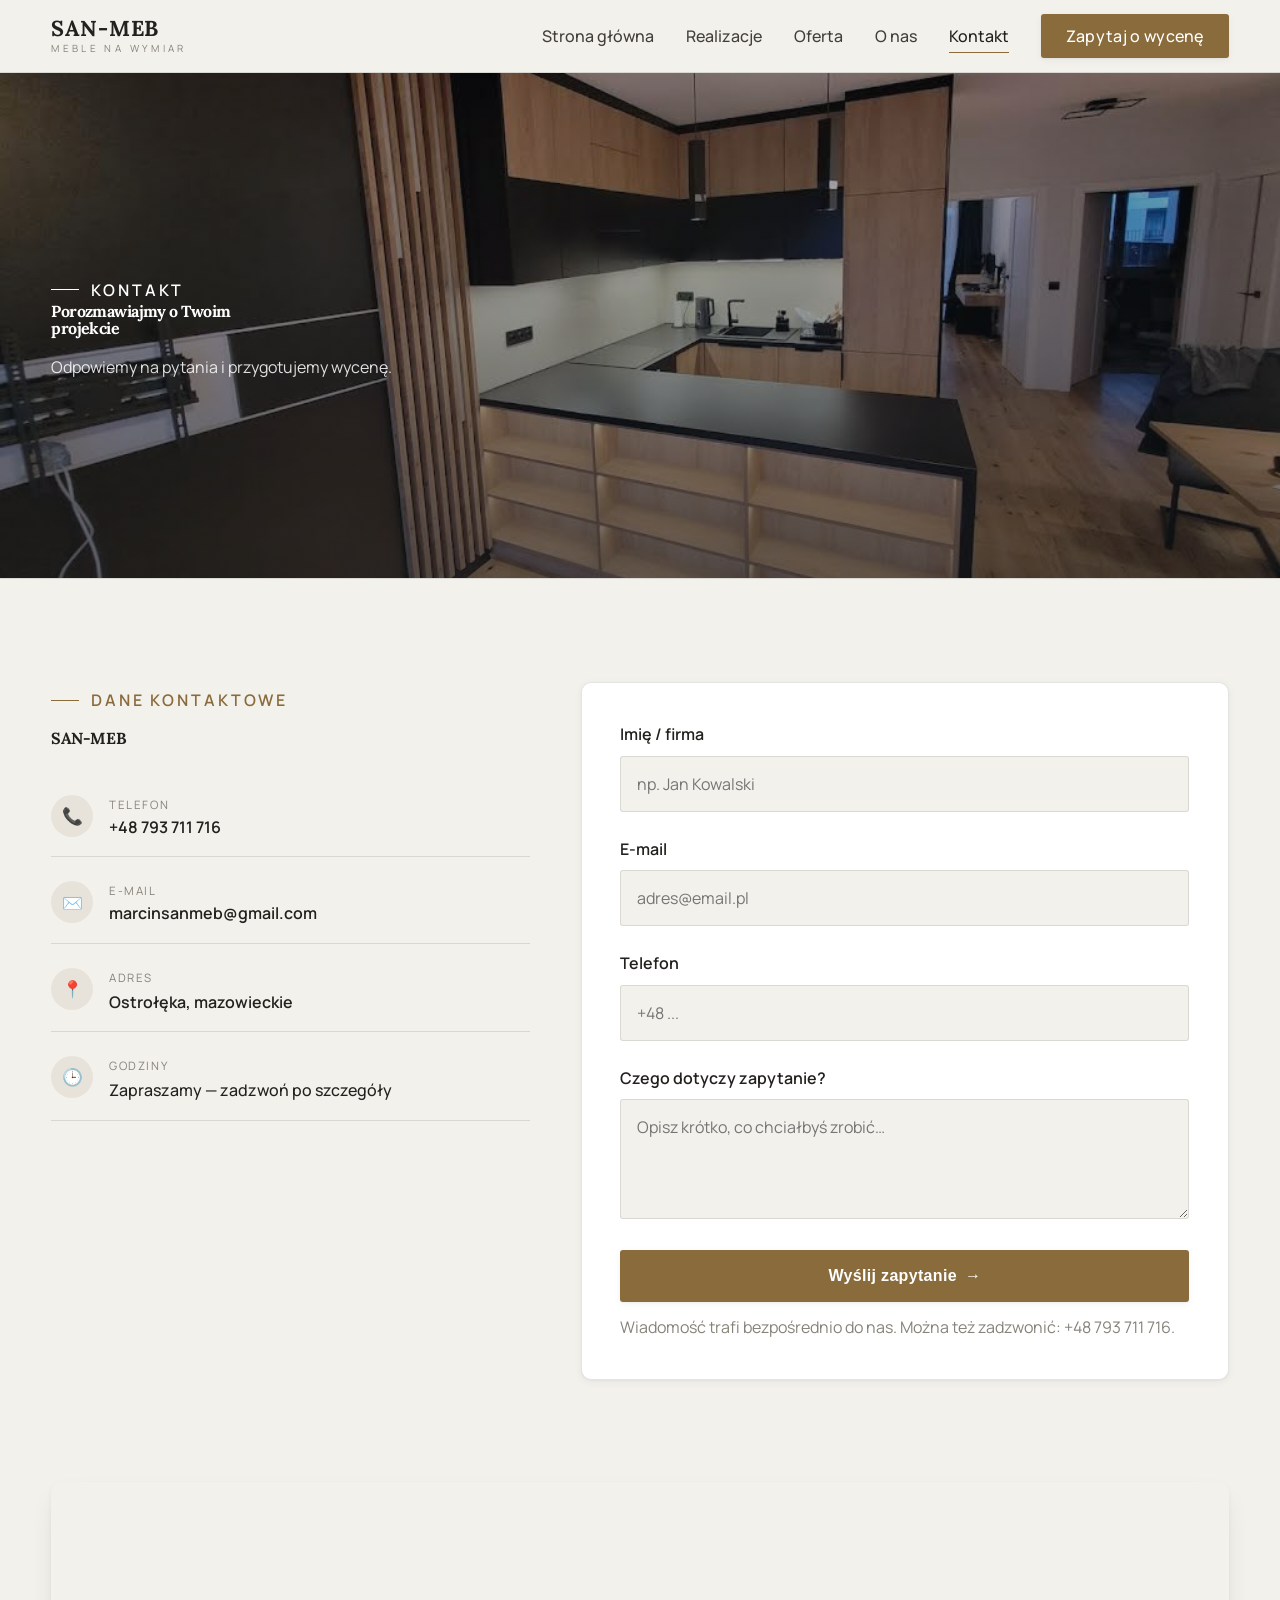
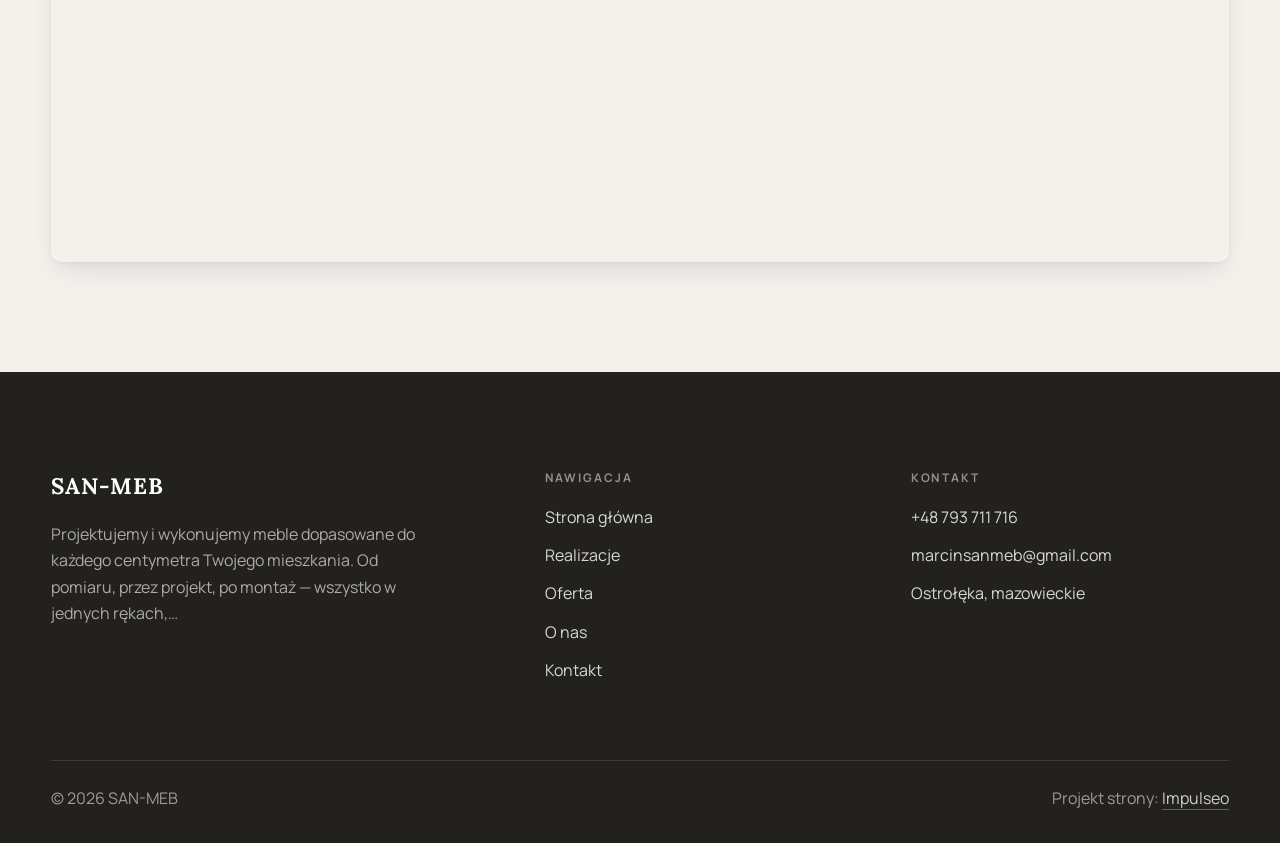
==== commit de860f1e: "Stopka: podpis Impulseo z linkiem + poprawka znikajacego napisu w naglowku" ====
--- a/kontakt.html
+++ b/kontakt.html
@@ -28,7 +28,7 @@
 </header>
 
 <section class="pagehead">
-  <img src="img/g4.jpg" alt="SAN-MEB — Porozmawiajmy o Twoim projekcie">
+  <img src="img/about.jpg" alt="SAN-MEB — Porozmawiajmy o Twoim projekcie">
   <div class="wrap">
     <span class="eyebrow">Kontakt</span>
     <h1>Porozmawiajmy o Twoim projekcie</h1>
@@ -92,7 +92,7 @@
     </div>
     <div class="foot-bot">
       <span>© 2026 SAN-MEB</span>
-      <span>Projekt strony: Krzysztof Brzeziński</span>
+      <span>Projekt strony: <a class="foot-credit" href="https://impulseo.pl" target="_blank" rel="noopener">Impulseo</a></span>
     </div>
   </div>
 </footer>
--- a/assets/styles.css
+++ b/assets/styles.css
@@ -1,7 +1,7 @@
 /* ============================================================
    STOLBASZ — premium, architektoniczny B2B fit-out
    Jasna paleta, zero brązu. System wg premium-web-craft.
-   Projekt strony: Krzysztof Brzeziński
+   Projekt strony: Impulseo (impulseo.pl)
    ============================================================ */
 
 :root{
@@ -384,3 +384,64 @@
 .gateway .g-ttl{position:absolute;left:0;right:0;bottom:0;z-index:2;padding:var(--space-6) var(--space-5);color:#fff;font-family:var(--font-display);font-size:1.45rem;letter-spacing:-.01em;line-height:1.15}
 .gateway .g-ttl small{display:block;font-family:var(--font-body);font-size:var(--text-sm);font-weight:400;opacity:.82;letter-spacing:.03em;margin-top:5px}
 @media(max-width:760px){.gateways{grid-template-columns:1fr}.gateway{aspect-ratio:16/10}}
+
+/* === HERO-FIT (29.07.2026) — hero DOPASOWUJE SIĘ do wysokości okna =========================
+   Zgłoszenie K. 29.07: na jego laptopie przyciski CTA w hero były ucięte dolną krawędzią
+   (Modern House). Pomiar headless (1512x879 → realny widok 792 px): dolna krawędź CTA
+   wypadała 123 px POD ekranem. Nawet przy maksymalnym oknie (982) było -20 px.
+
+   DLACZEGO POPRZEDNI FIX NIE DZIAŁAŁ: 27.07 dołożyliśmy @media(max-height:820px) — próg.
+   Widok K. ma ~792-895 px, czyli TUŻ NAD progiem → reguła w ogóle się nie włączała.
+   Progi są kruche: każdy inny laptop/dok/pasek zakładek przesuwa granicę.
+
+   ROZWIĄZANIE: zero progów. Każdy rozmiar, który decyduje o wysokości hero (typografia,
+   odstępy, padding), dostaje `min(dotychczasowa-wartość, X svh)` — czyli na wysokim ekranie
+   nic się nie zmienia, a im niższe okno, tym płynniej mniejsze. Treści NIE ucinamy.
+
+   Doklejane na SAM KONIEC styles.css (po motion) → wygrywa kaskadę, nie rusza reguł w miejscu.
+   Weryfikacja: tools-retrofit/measure_fold.py (mierzy zapas pod CTA dla 720/800/879/982). */
+
+/* ---------- HERO KINOWY (strona główna, rodziny „editorial") ---------- */
+.hero-cine .wrap{padding-block:min(var(--space-8),4svh)}
+.hero-cine .eyebrow{margin-bottom:min(var(--space-5),2svh)}
+.hero-cine h1{font-size:min(clamp(2.9rem,2rem + 4.4vw,5.2rem),7.6svh);
+  margin-bottom:min(var(--space-5),2.4svh)}
+.hero-cine .lead{font-size:min(1.125rem,2.3svh);line-height:1.55;
+  margin-bottom:min(var(--space-7),3.2svh)}
+
+/* ---------- HERO FACHOWCY — wariant A (pełny ekran) ---------- */
+.hf-panel{padding-top:min(clamp(6.5rem,13vh,9rem),11svh);
+  padding-bottom:min(clamp(2.6rem,6vh,3.6rem),4svh)}
+.hf-title{font-size:min(clamp(2.3rem,1.6rem + 3.2vw,4.3rem),7svh);
+  margin-top:min(var(--space-4),1.8svh);margin-bottom:min(var(--space-4),1.8svh)}
+.hf-lead{font-size:min(1.18rem,2.3svh);line-height:1.5}
+.hf-phone{margin-top:min(var(--space-6),2.8svh);margin-bottom:min(var(--space-5),2.2svh)}
+.hf-phone-num{font-size:min(clamp(2rem,1.5rem + 2.4vw,3.05rem),5.2svh)}
+.hf-trust{margin-top:min(var(--space-6),2.6svh);padding-top:min(var(--space-4),1.6svh)}
+
+/* Telefon: tam liczy się czytelność, nie upychanie — skalowanie wysokością wyłączone,
+   bo przy 844 px wysokości ekranu svh-limity zaczęłyby zmniejszać tekst bez potrzeby. */
+@media(max-width:680px){
+  .hero-cine h1{font-size:clamp(1.9rem,1.15rem + 4.4vw,2.7rem)}
+  .hero-cine .lead{font-size:.98rem}
+  .hf-title{font-size:clamp(2.1rem,1.6rem + 3.2vw,3rem)}
+  .hf-lead{font-size:1rem}
+  .hf-phone-num{font-size:clamp(1.9rem,1.5rem + 2.4vw,2.5rem)}
+}
+/* === /HERO-FIT === */
+
+
+/* ====== IMPULSEO-FIX-20260731 ======================================================
+   1) PODPIS w stopce jest teraz linkiem do impulseo.pl - ma być widocznie klikalny.
+   2) ŻYWY NAGŁÓWEK: warstwa przenikających kadrów (.mt-hero-layer) miała z-index:1, więc
+      lądowała NAD przyciemnieniem hero, a w rodzinie „fachowcy" nawet nad panelem z tekstem
+      (.hf-panel nie miał własnego z-index). Efekt: przy zmianie zdjęcia napis znikał i wracał.
+      Teraz warstwa idzie tam, gdzie zdjęcie tła (z-index:-2), a treść nagłówka dostaje twardy
+      z-index:3. Zmieniają się WYŁĄCZNIE zdjęcia w tle - napis stoi nieruchomo.
+      (hero-cine celowo pominięte: tam img ma z-index:0 i układ był poprawny.) */
+.foot-bot a.foot-credit{color:rgba(255,255,255,.78);text-decoration:none;border-bottom:1px solid rgba(255,255,255,.28)}
+.foot-bot a.foot-credit:hover{color:#fff;border-bottom-color:#fff}
+.hero-fach > img.mt-hero-layer,.hero-gastro > img.mt-hero-layer,.hero-auto > img.mt-hero-layer,
+.hero-dom > img.mt-hero-layer,.hero-studio > img.mt-hero-layer{z-index:-2}
+.hf-panel,.hf-inner,.hd-panel,.hk-panel,.ha-inner,.hs-inner,.hg-inner{position:relative;z-index:3}
+/* ====== koniec IMPULSEO-FIX-20260731 ====== */
